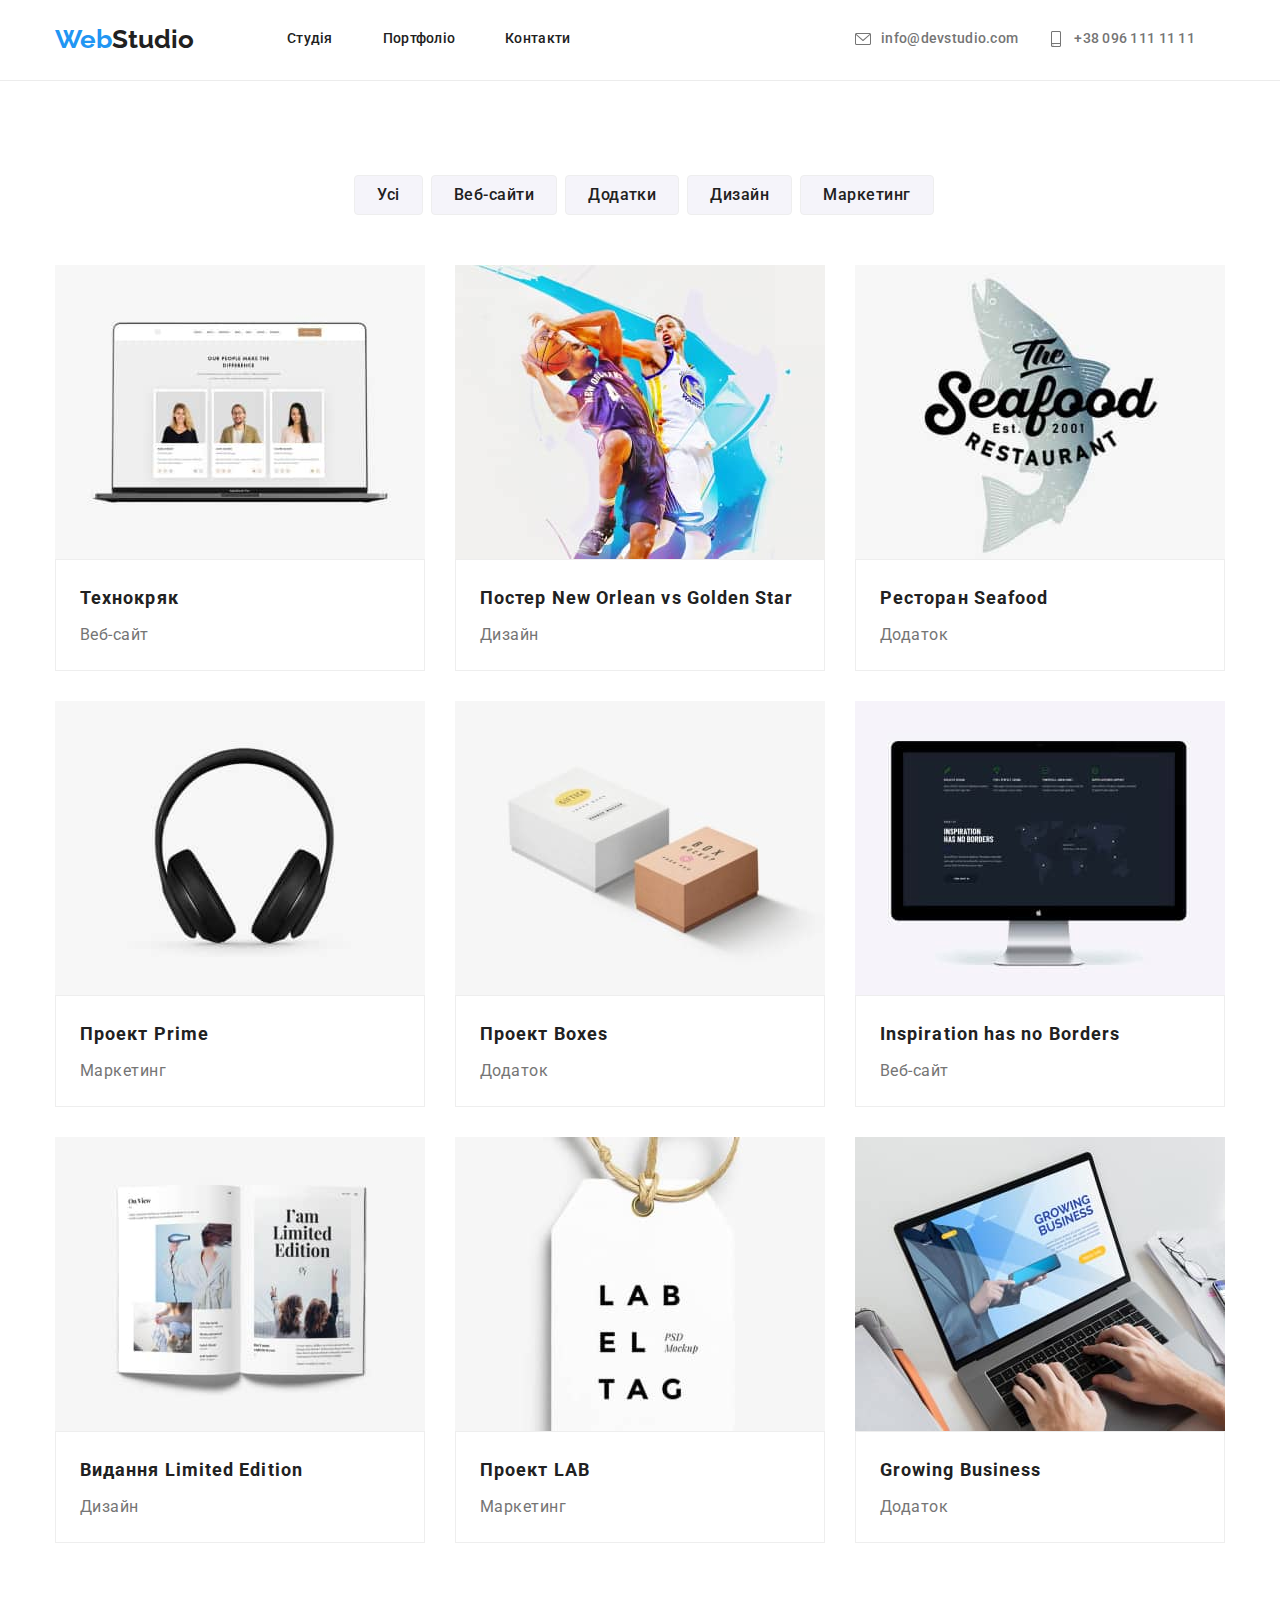
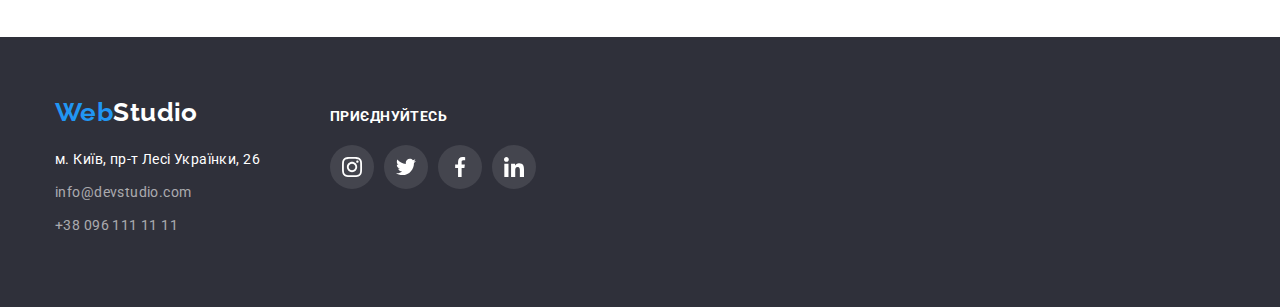
==== portfolio.html @ 7628cca7 "start" ====
<!DOCTYPE html>
<html lang="uk">

<head>
    <meta charset="UTF-8">
    <meta http-equiv="X-UA-Compatible" content="IE=edge">
    <meta name="viewport" content="width=device-width, initial-scale=1.0">
    <link rel="preconnect" href="https://fonts.googleapis.com">
    <link rel="preconnect" href="https://fonts.gstatic.com" crossorigin>
    <link
        href="https://fonts.googleapis.com/css2?family=Raleway:wght@700&family=Roboto:wght@400;500;700;900&display=swap"
        rel="stylesheet">
    <!-- Спочатку нормалізатор -->
    <link rel="stylesheet"
        href="https://cdnjs.cloudflare.com/ajax/libs/modern-normalize/1.0.0/modern-normalize.min.css">
    <!-- В нормалізаторі modern-normalize за замовчуванням заданий глобальний border-box  в своїх стилях його можна не
        вказувати. -->
    <!-- Потім мої стилі -->
    <link rel="stylesheet" href="./css/styles.css" />
    <title>WebStudio</title>
</head>

<body>
    <!-------------------------------------- Header ------------------->
    <header class="header">
        <div class="container">
            <div class="container-header">
                <nav class="nav-sait">
                    <a class="logo link" href="./index.html" lang="en"><span class="logo-accent">Web</span>Studio</a>
                    <ul class="nav list">
                        <li><a class="nav-link" href="./index.html">Студія</a> </li>
                        <li><a class="nav-link" href="./portfolio.html">Портфоліо</a> </li>
                        <li><a class="nav-link" href="#">Контакти</a> </li>
                    </ul>
                </nav>
                <div class="header-conect">
                    <ul class="conect list">
                        <li class="conect-item">
                            <a class="conect link" href="mailto:info@devstudio.com">
                                <svg class="conect-icon" width="16" height="16">
                                    <use href="./images/symbol-defs.svg#icon-envelope"></use>
                                </svg>info@devstudio.com</a>
                        </li>
                        <li class="conect-item">
                            <a class="conect link" href="tel:+380961111111">
                                <svg class="conect-icon" width="16" height="16">
                                    <use href="./images/symbol-defs.svg#icon-smartphone"></use>
                                </svg>+38 096 111 11 11</a>
                        </li>
                    </ul>
                    </divss=>
                </div>
            </div>
    </header>


    </div>
    <main>
        <!------------------------- список кнопок-------------->
        <section class="section">
            <div class="container">
                <div class="btn-container">
                    <ul class="list">
                        <li class="btn-item"> <button class="button button-potfolio" type="button">Усі</button></li>
                        <li class="btn-item"> <button class="button button-potfolio" type="button">Веб-сайти</button>
                        </li>
                        <li class="btn-item"> <button class="button button-potfolio" type="button">Додатки</button></li>
                        <li class="btn-item"> <button class="button button-potfolio" type="button">Дизайн</button></li>
                        <li class="btn-item"> <button class="button button-potfolio" type="button">Маркетинг</button>
                        </li>
                    </ul>
                </div>

                <!-------------------------наші роботи products------------------->
                <ul class="list products-card ">
                    <li class="products-card-item">
                        <img clas="product-img" src="./images/tehnocrack.jpg" alt="технокряк" width="370">
                        <div class="products-text">
                            <h3 class="products-title">Технокряк</h3>
                            <p class="products-item">Веб-сайт</p>
                        </div>
                    </li>
                    <li class="products-card-item">
                        <img clas="product-img" src="./images/neworlean.jpg" alt="ньюОрлеан" width="370">
                        <div class="products-text">
                            <h3 class="products-title">Постер New Orlean vs Golden Star</h3>
                            <p class="products-item">Дизайн</p>
                        </div>
                    </li>
                    <li class="products-card-item">
                        <img clas="product-img" src="./images/seafood.jpg" alt="ресторан" width="370">
                        <div class="products-text">
                            <h3 class="products-title"> Ресторан <span lang="en">Seafood</span></h3>
                            <p class="products-item">Додаток</p>
                        </div>
                    </li>
                    <li class="products-card-item">
                        <img clas="product-img" src="./images/prime.jpg" alt="прайм" width="370">
                        <div class="products-text">
                            <h3 class="products-title">Проект <span lang="en">Prime</span></h3>
                            <p class="products-item">Маркетинг</p>
                        </div>
                    </li>
                    <li class="products-card-item">
                        <img clas="product-img" src="./images/boxes.jpg" alt="боксес" width="370">
                        <div class="products-text">
                            <h3 class="products-title">Проект <span lang="en">Boxes</span></h3>
                            <p class="products-item">Додаток</p>
                        </div>
                    </li>
                    <li class="products-card-item">
                        <img clas="product-img" src="./images/inspiration.jpg" alt="натхнення" width="370">
                        <div class="products-text">
                            <h3 class="products-title"> Inspiration has no Borders</h3>
                            <p class="products-item">Веб-сайт</p>
                        </div>
                    </li>
                    <li class="products-card-item">
                        <img clas="product-img" src="./images/limited.jpg" alt="видання" width="370">
                        <div class="products-text">
                            <h3 class="products-title">Видання <span lang="en">Limited Edition</span></h3>
                            <p class="products-item">Дизайн</p>
                        </div>
                    </li>
                    <li class="products-card-item">
                        <img clas="product-img" src="./images/lab.jpg" alt="лаб" width="370">
                        <div class="products-text">
                            <h3 class="products-title">Проект <span lang="en">LAB</span></h3>
                            <p class="products-item">Маркетинг</p>
                        </div>
                    </li>
                    <li class="products-card-item">
                        <img clas="product-img" src="./images/business.jpg" alt="бизнес" width="370">
                        <div class="products-text">
                            <h3 class="products-title"> <span lang="en">Growing Business</span></h3>
                            <p class="products-item">Додаток</p>
                        </div>
                    </li>
                </ul>
            </div>
        </section>
    </main>
    <!----------------- footer ----------------->
<footer class="footer">
    <div class="container container-foot">
        <div class="foot">
            <a class="link footer-logo" href="./index.html" lang="en"><span class="logo-accent">Web</span>Studio</a>
            <address class="container-address">
                <a class="link address-link" href="https://goo.gl/maps/qexC5noHdbvhc4Kc7" target="_blank"
                    rel="noopener noreferrer">м. Київ, пр-т Лесі Українки, 26</a>
            </address>

            <ul class="foot-contacts list">
                <li>
                    <a class="foot-contacts link" href="mailto:info@devstudio.com">info@devstudio.com</a>
                </li>
                <li>
                    <a class="foot-contacts link" href="tel:+380961111111">+38 096 111 11 11</a>
                </li>
            </ul>
        </div>

        <div>
            <h3 class="add-title">приєднуйтесь</h3>
            <ul class="soc list">
                <li class="soc-item">
                    <a class="soc-link" href="#">
                        <svg class="soc-icon" with="20" height="20">
                            <use href="./images/symbol-defs.svg#icon-instagram"></use>
                        </svg>
                    </a>
                </li>
                <li class="soc-item">
                    <a class="soc-link" href="#">
                        <svg class="soc-icon" with="20" height="20">
                            <use href="./images/symbol-defs.svg#icon-twitter"></use>
                        </svg>
                    </a>
                </li>
                <li class="soc-item">
                    <a class="soc-link" href="#">
                        <svg class="soc-icon" with="20" height="20">
                            <use href="./images/symbol-defs.svg#icon-facebook"></use>
                        </svg>
                    </a>
                </li>
                <li class="soc-item">
                    <a class="soc-link" href="#">
                        <svg class="soc-icon" with="20" height="20">
                            <use href="./images/symbol-defs.svg#icon-linkedin"></use>
                        </svg>
                    </a>
                </li>
            </ul>
        </div>

    </div>
</footer>
</body>

</html>
---- css/styles.css ----
/* outline: 5px solid black; */
/* background-color:blueviolet; */

:root {
    /* колір текста основного #757575*/
    /* колір текста для заголовок #212121 */
    --primary-text-color: #757575;
    --secondary-text-color: #212121;
    /* акцентный колір фону #2196F3*/
    /* акцентный колір тексту #FFFFFF*/
    --acсent-backgroud: #2196F3;
    --accent-text: #FFFFFF;

    /* колір фона основний  #FFFFFF */
    /* колір фона для Hero та footer #2F303A*/
    --background-color: #F5F4FA;
    --primary-background-color: #FFFFFF;
    --secondary-background-color: #2F303A;
}

/* font-weight: 400; */
/* font-style: normal за замовчуванням є у браузера   */
body {
    font-family: 'Roboto', sans-serif;
    font-size: 14px;
    background-color: var(--primary-background-color);
    color: var(--primary-text-color);
}

.link {
    display: flex;
    text-decoration: none;
}

.list {
    display: flex;
    list-style: none;
}

.button {
    font-family: 'Roboto', sans-serif;
    cursor: pointer;
    text-align: center;
}

/*--- заховати заголовок--- */
.visually-hidden {
    position: absolute;
    white-space: nowrap;
    width: 1px;
    height: 1px;
    overflow: hidden;
    border: 0;
    padding: 0;
    clip: rect(0 0 0 0);
    clip-path: inset(50%);
    margin: -1px;
}

p,
h1,
h2,
h3,
h4,
h5,
h6 {
    margin: 0;
}

ol,
ul {
    margin: 0;
    padding-left: 0;
    list-style: none;
}

a {
    color: currentColor;
    text-decoration: none;
}

img {
    display: block;
    max-width: 100%;
    height: auto;
}

.container {
    /* width: 1170 + 2*15px= 1200; */
    width: 1200px;
    padding-left: 15px;
    padding-right: 15px;
    margin: 0 auto;
}

.section {
    padding-top: 94px;
    padding-bottom: 94px;
}

.current {
    /* --acсent-backgroud: #2196F3; синий */
    color: var(--acсent-backgroud);
}

/* ------------------заголовок с навигацией------------- */
.header {
    padding-top: 24px;
    padding-bottom: 25px;
    border-bottom: 1px solid #ECECEC;
}

/* короб для лого та кроба с навигацией та контактами */
.container-header {
    display: flex;
    align-items: center;
}

/* короб для кнопок с навигацией по сайту  */
.nav-sait {
    display: flex;
    align-items: center;

}

/* короб для телеф та емайла */
.header-conect {
    margin-left: auto;

}


/* =================================================== */
.logo {
    font-family: 'Raleway';
    font-weight: 700;
    font-size: 26px;
    line-height: 1.19;
    color: var(--secondary-text-color);
}

.logo-accent {
    color: var(--acсent-backgroud);
}

.logo.link {
    margin-right: 93px;
}

/* ==================================================== */

/*  элементы навигации по сайту /сайт портфолыо контакты */
.nav {
    gap: 50px;
    font-weight: 500;
    line-height: 1.14;
    color: #212121;
    letter-spacing: 0.02em;
}

.nav-link:hover,
.nav-link:focus {
    color: var(--acсent-backgroud);
}

/* ========== текст номера телефона и емайла====== */
.conect {
    justify-content: baseline;
    font-weight: 500;
    line-height: 1.14;
    letter-spacing: 0.02em;
    color: #757575;
    fill: currentColor;
}

.conect-item {
    margin-right: 30px;
}

.conect-icon {
    margin-right: 10px;
}

.conect-icon:hover,
.conect-icon:focus {
    fill: var(--acсent-backgroud);
}

.conect:hover,
.conect:focus {
    color: var(--acсent-backgroud);
}



/* ----------------------------Hero-------------------- */
.hero {
    max-width: 1600px;
    margin: 0 auto;
    padding: 200px 0px;
    background: var(--secondary-background-color);
    text-align: center;
    background-image: linear-gradient(rgba(47, 48, 58, 0.4), rgba(47, 48, 58, 0.4)), url(../images/hero.jpg);
    background-repeat: no-repeat;
    background-position: center;
    background-size: cover;
}

.hero-title {
    width: 696px;
    font-weight: 900;
    font-size: 44px;
    line-height: calc(60/44);
    color: var(--primary-background-color);
    text-transform: uppercase;
    letter-spacing: 0.06em;
    margin: 0 auto;
    margin-bottom: 30px;


}

.hero-button {
    width: 216px;
    font-weight: 700;
    line-height: 1.87;
    color: var(--accent-text);
    background: var(--acсent-backgroud);
    border-radius: 4px;
    border-color: var(--acсent-backgroud);
    letter-spacing: 0.06em;
    align-items: center;
    padding: 10px 32px;
}

/* -----------------------benefits------------------- */

.benefits {
    gap: 30px;
}

.benefits-item {
    width: 270px;
}

.benefits-item::before {
    display: block;
    content: "";
    height: 120px;
    margin-bottom: 30px;
    background-repeat: no-repeat;
    background-position: center;
    background-color: var(--background-color);
    border-radius: 4px;

}

.icon-detail::before {
    background-image: url(../images/icon/antenna.svg);
}

.icon-punctuality::before {
    background-image: url(../images/icon/clock.svg);
}

.icon-time::before {
    background-image: url(../images/icon/diagram.svg);
}

.icon-tech::before {
    background-image: url(../images/icon/astronaut.svg);
}

/*----- заголовок h3---- */
.benefits-title {
    font-weight: 700;
    font-size: 14px;
    line-height: 1.14;
    color: var(--secondary-text-color);
    letter-spacing: 0.03em;
    text-transform: uppercase;
    margin-bottom: 10px;
}

.benefits-text {
    font-size: 14px;
    line-height: 1.71;
    letter-spacing: 0.03em;
}

/* -------заголовок h2 для about team client---------------- */
.about-title,
.team-title,
.client-title {
    font-weight: 700;
    font-size: 36px;
    line-height: 1.16;
    color: var(--secondary-text-color);
    letter-spacing: 0.03em;
    text-align: center;
    margin-bottom: 50px;
}

/* ---------------------- about --------------------- */
.section.about {
    padding-top: 0px;
}

.about {
    gap: 30px;
}

/* ----------------------------team------------------ */
.team {
    gap: 30px;
    background-color: var(--background-color);
}

.card-item {
    max-width: 270px;
    gap: 30px;
    background: var(--primary-background-color);
    box-shadow: 0px 1px 3px rgba(0, 0, 0, 0.12), 0px 1px 1px rgba(0, 0, 0, 0.14), 0px 2px 1px rgba(0, 0, 0, 0.2);
    border-radius: 0px 0px 4px 4px;
}

.card {
    padding-top: 30px;
    padding-bottom: 30px;
}

.team-user-name {
    font-weight: 500;
    font-size: 16px;
    line-height: 1.19;
    color: var(--secondary-text-color);
    letter-spacing: 0.03em;
    text-align: center;
    margin-bottom: 10px;
}

.team-user {
    font-size: 16px;
    line-height: 1.19;
    letter-spacing: 0.03em;
    text-align: center;
    margin-bottom: 16px;
}

/* список іконок для соц сетей  */
.soc {
    display: flex;
    justify-content: center;
    align-items: baseline;
    gap: 10px;
}

.soc-link {
    fill: currentColor;
    /* передаем колір через fill от
    item  до  link */
}

.team-soc-item {
    color: #AFB1B8;
}

.team-soc-link,
.soc-link {
    width: 44px;
    height: 44px;
    border-radius: 50%;
    display: flex;
    align-items: center;
    justify-content: center;
    fill: currentColor;
    /* передаем колір через fill от
    .team-soc-item  до  team-soc-link */
    background-color: var(--primary-background-color);

}

.team-soc-link:hover,
.team-soc-link:focus {
    /* на білом підсв синім   */
    background-color: var(--acсent-backgroud);
    color: var(--accent-text);
}


/* ---------------------- Постійні кліенти client --> */

.client.list {
    justify-content: space-between;
    text-align: center;
}


.client-link {
    width: 170px;
    height: 92px;
    display: flex;
    justify-content: center;
    align-items: center;
    border: 1px solid #AFB1B8;
    border-radius: 4px;
    color: #AFB1B8;
}

.client-icon {
    fill: currentColor;
}

.client-link:hover,
.client-link:focus {
    border-color: var(--acсent-backgroud);
    color: var(--acсent-backgroud);
}


/* --------------------------footer------- */
.footer {
    max-width: 1600px;
    margin: 0 auto;
    padding-top: 60px;
    padding-bottom: 60px;
    background: var(--secondary-background-color);
    line-height: 1.71;
    letter-spacing: 0.03em;
}

.container-foot {
    display: flex;
    align-items: baseline;
}

.foot {
    display: block;
    margin-right: 70px;
}

.footer-logo {
    font-family: 'Raleway';
    font-style: normal;
    font-weight: 700;
    font-size: 26px;
    line-height: 1.19;
    width: 145px;
    margin-bottom: 20px;
    color: var(--accent-text);
}

.container-address {
    display: block;
    margin-bottom: 9px;
}

.address-link {
    font-style: normal;
    line-height: 1.71;
    letter-spacing: 0.03em;
    color: var(--accent-text);
}

.foot-contacts {
    display: block;
    margin-bottom: 9px;
    color: rgba(255, 255, 255, 0.6);
}


.add-title {
    font-weight: 700;
    font-size: 14px;
    line-height: 1.14;
    color: var(--accent-text);
    letter-spacing: 0.03em;
    text-transform: uppercase;
    margin-bottom: 20px;
}


.soc-item {
    color: #FFFFFF;
}

.soc-link {
    width: 44px;
    height: 44px;
    border-radius: 50%;
    display: flex;
    align-items: center;
    justify-content: center;
    fill: currentColor;
    /* передаем колір через fill от
    item  до  link */
    background-color: rgba(255, 255, 255, 0.1);
}

.soc-link:hover,
.soc-link:focus {
    /* на білом підсв синім   */
    background-color: var(--acсent-backgroud);
    color: var(--accent-text);
}


/* ----------------------------portfolio--------------- */
.btn-container {
    display: flex;
    justify-content: center;
    margin-bottom: 50px;
}

.button-potfolio {
    font-weight: 500;
    font-size: 16px;
    line-height: 1.625;
    color: var(--secondary-text-color);
    letter-spacing: 0.03em;
    padding: 6px 22px;
    background-color: var(--background-color);
    border-radius: 4px;
    border: 1px solid #EEEEEE;
}

.btn-item {
    margin-left: 8px;
}

.button-potfolio:hover,
.button-potfolio:focus {
    color: var(--accent-text);
    background: var(--acсent-backgroud)
}

.products-card {
    display: flex;
    flex-wrap: wrap;
    gap: 30px;
    background: var(--primary-background-color);
    /* flex-basis: calc((100% - 30px) / 3); */
}

.products-card-item:hover,
.products-card-item:focus {
    box-shadow: 0px 1px 1px rgba(0, 0, 0, 0.12), 0px 4px 4px rgba(0, 0, 0, 0.06), 1px 4px 6px rgba(0, 0, 0, 0.16);
}

.products-text {
    padding: 20px 24px;
    border: 1px solid #EEEEEE;
}

.products-title {
    font-weight: 700;
    font-size: 18px;
    line-height: 2;
    color: var(--secondary-text-color);
    letter-spacing: 0.06em;
    margin-bottom: 4px;
}

.products-item {
    font-size: 16px;
    line-height: 1.875;
    letter-spacing: 0.03em;
}
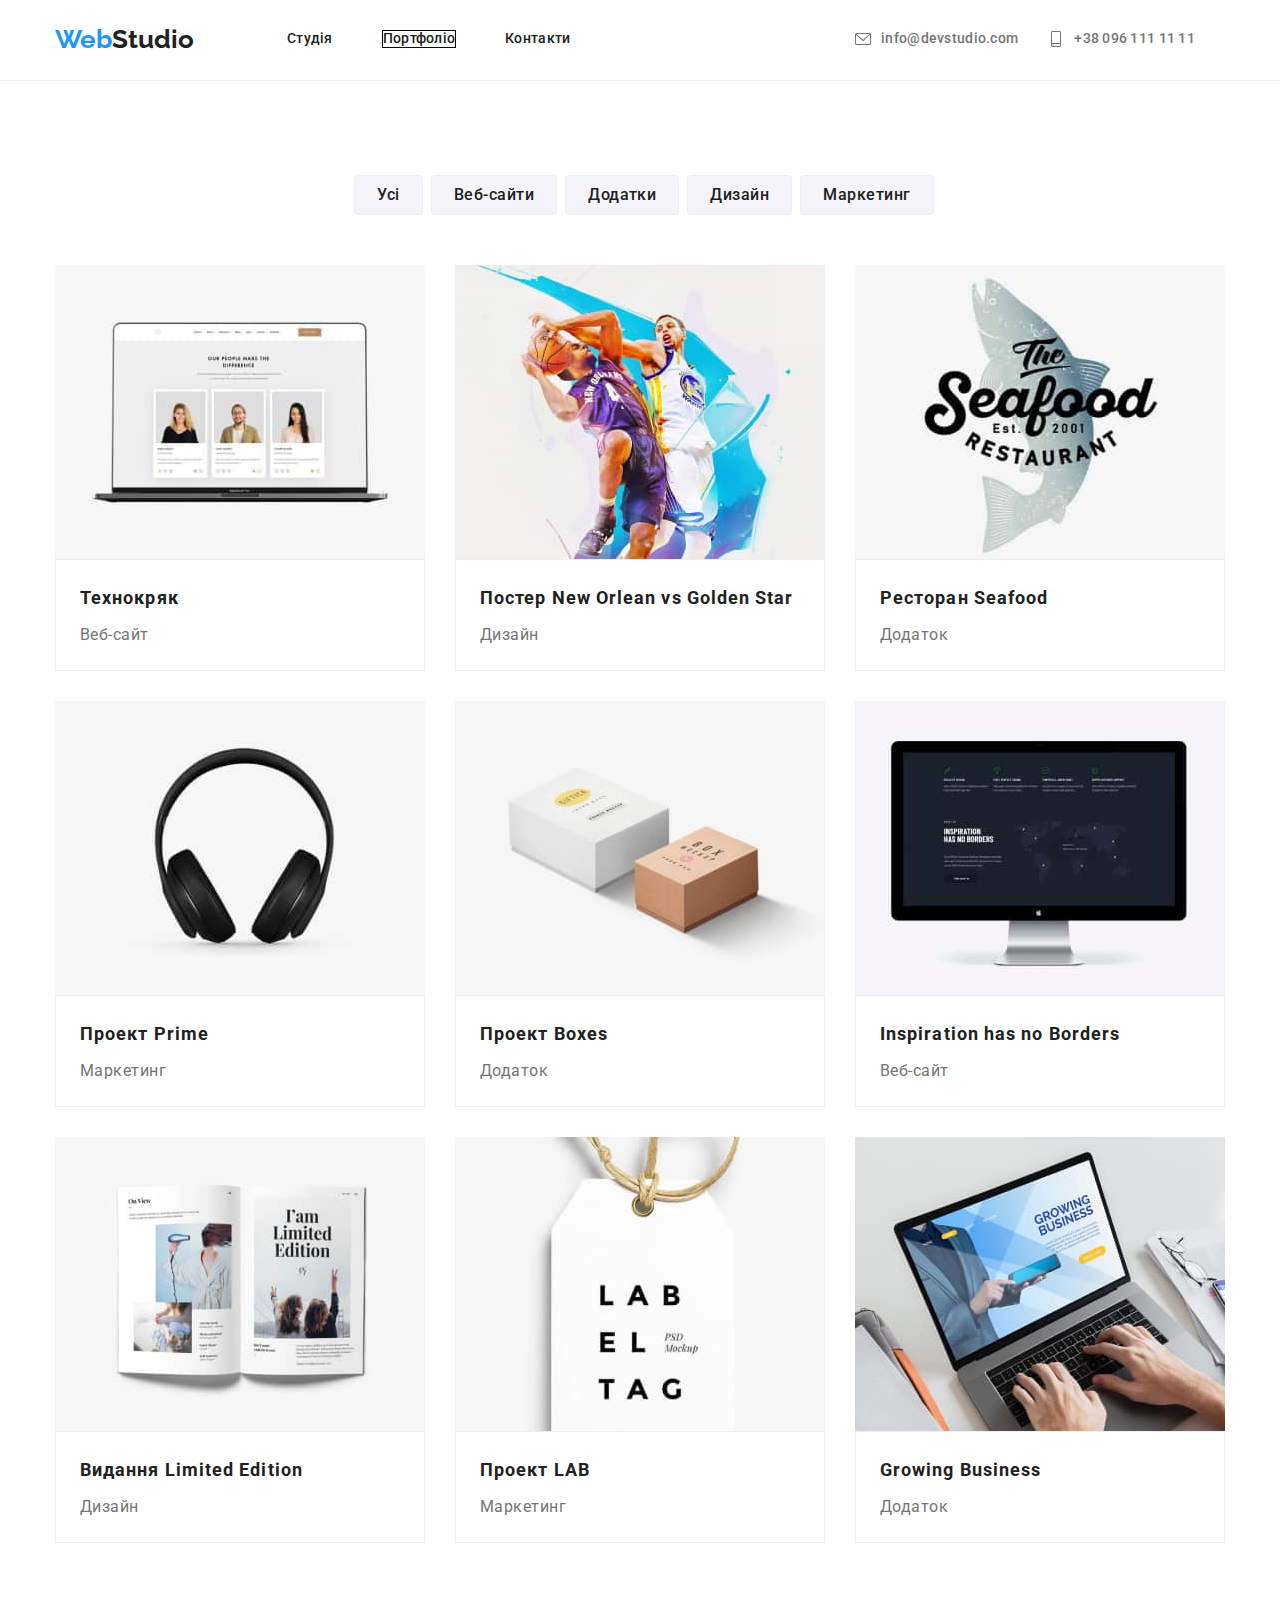
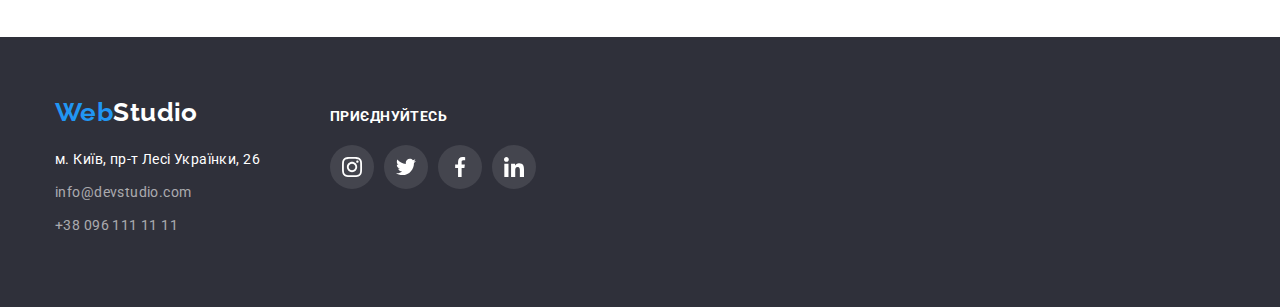
==== commit 3eef65a3: "add com1" ====
--- a/portfolio.html
+++ b/portfolio.html
@@ -29,10 +29,11 @@
                     <a class="logo link" href="./index.html" lang="en"><span class="logo-accent">Web</span>Studio</a>
                     <ul class="nav list">
                         <li><a class="nav-link" href="./index.html">Студія</a> </li>
-                        <li><a class="nav-link" href="./portfolio.html">Портфоліо</a> </li>
+                        <li class="nav-item"><a class="nav-link" href="./portfolio.html">Портфоліо</a> </li>
                         <li><a class="nav-link" href="#">Контакти</a> </li>
                     </ul>
                 </nav>
+
                 <div class="header-conect">
                     <ul class="conect list">
                         <li class="conect-item">
@@ -48,7 +49,7 @@
                                 </svg>+38 096 111 11 11</a>
                         </li>
                     </ul>
-                    </divss=>
+                    </div>
                 </div>
             </div>
     </header>
@@ -62,78 +63,150 @@
                 <div class="btn-container">
                     <ul class="list">
                         <li class="btn-item"> <button class="button button-potfolio" type="button">Усі</button></li>
-                        <li class="btn-item"> <button class="button button-potfolio" type="button">Веб-сайти</button>
-                        </li>
+                        <li class="btn-item"> <button class="button button-potfolio" type="button">Веб-сайти</button></li>
                         <li class="btn-item"> <button class="button button-potfolio" type="button">Додатки</button></li>
                         <li class="btn-item"> <button class="button button-potfolio" type="button">Дизайн</button></li>
-                        <li class="btn-item"> <button class="button button-potfolio" type="button">Маркетинг</button>
-                        </li>
+                        <li class="btn-item"> <button class="button button-potfolio" type="button">Маркетинг</button></li>
                     </ul>
                 </div>
 
                 <!-------------------------наші роботи products------------------->
-                <ul class="list products-card ">
-                    <li class="products-card-item">
+                <ul class="list products-card">
+                    <li class="products-card-item">
+                        <div class="product-overflow"> 
                         <img clas="product-img" src="./images/tehnocrack.jpg" alt="технокряк" width="370">
+                        <div class="products-actions">
+                            <p> Ресурс пропонує комплексні пропозиції з різним рівнем функціоналу та сервісів. Все це
+                                дозволить відвідувачу отримати
+                                вичерпні відомості про компанію чи приватну особу.
+                            </p>
+                        </div>
+                        </div>
                         <div class="products-text">
                             <h3 class="products-title">Технокряк</h3>
-                            <p class="products-item">Веб-сайт</p>
-                        </div>
-                    </li>
-                    <li class="products-card-item">
+                            <p class="products-type">Веб-сайт</p>
+                        </div>
+
+                    </li>
+                    <li class="products-card-item">
+                        <div class="product-overflow">
                         <img clas="product-img" src="./images/neworlean.jpg" alt="ньюОрлеан" width="370">
+                        <div class="products-actions">
+                            <p> Ресурс пропонує комплексні пропозиції з різним рівнем функціоналу та сервісів. Все це
+                                дозволить відвідувачу отримати
+                                вичерпні відомості про компанію чи приватну особу.
+                            </p>
+                        </div>
+                        </div>
                         <div class="products-text">
                             <h3 class="products-title">Постер New Orlean vs Golden Star</h3>
-                            <p class="products-item">Дизайн</p>
-                        </div>
-                    </li>
-                    <li class="products-card-item">
+                            <p class="products-type">Дизайн</p>
+                        </div>
+                    </li>
+
+                    <li class="products-card-item">
+                        <div class="product-overflow">
                         <img clas="product-img" src="./images/seafood.jpg" alt="ресторан" width="370">
+                        <div class="products-actions">
+                            <p> Ресурс пропонує комплексні пропозиції з різним рівнем функціоналу та сервісів. Все це
+                                дозволить відвідувачу отримати
+                                вичерпні відомості про компанію чи приватну особу.
+                            </p>
+                            </div>
+                        </div>
                         <div class="products-text">
                             <h3 class="products-title"> Ресторан <span lang="en">Seafood</span></h3>
-                            <p class="products-item">Додаток</p>
-                        </div>
-                    </li>
-                    <li class="products-card-item">
+                            <p class="products-type">Додаток</p>
+                        </div>
+                    </li>
+                    <li class="products-card-item">
+                        <div class="product-overflow">
                         <img clas="product-img" src="./images/prime.jpg" alt="прайм" width="370">
+                        <div class="products-actions">
+                            <p> Ресурс пропонує комплексні пропозиції з різним рівнем функціоналу та сервісів. Все це
+                                дозволить відвідувачу отримати
+                                вичерпні відомості про компанію чи приватну особу.
+                            </p>
+                            </div>
+                        </div>
                         <div class="products-text">
                             <h3 class="products-title">Проект <span lang="en">Prime</span></h3>
-                            <p class="products-item">Маркетинг</p>
-                        </div>
-                    </li>
-                    <li class="products-card-item">
+                            <p class="products-type">Маркетинг</p>
+                        </div>
+                    </li>
+                    <li class="products-card-item">
+                        <div class="product-overflow">
                         <img clas="product-img" src="./images/boxes.jpg" alt="боксес" width="370">
+                        <div class="products-actions">
+                            <p> Ресурс пропонує комплексні пропозиції з різним рівнем функціоналу та сервісів. Все це
+                                дозволить відвідувачу отримати
+                                вичерпні відомості про компанію чи приватну особу.
+                            </p>
+                            </div>
+                        </div>
                         <div class="products-text">
                             <h3 class="products-title">Проект <span lang="en">Boxes</span></h3>
-                            <p class="products-item">Додаток</p>
-                        </div>
-                    </li>
-                    <li class="products-card-item">
+                            <p class="products-type">Додаток</p>
+                        </div>
+                    </li>
+                    <li class="products-card-item">
+                        <div class="product-overflow">
                         <img clas="product-img" src="./images/inspiration.jpg" alt="натхнення" width="370">
+                        <div class="products-actions">
+                            <p> Ресурс пропонує комплексні пропозиції з різним рівнем функціоналу та сервісів. Все це
+                                дозволить відвідувачу отримати
+                                вичерпні відомості про компанію чи приватну особу.
+                            </p>
+                            </div>
+                        </div>
                         <div class="products-text">
                             <h3 class="products-title"> Inspiration has no Borders</h3>
-                            <p class="products-item">Веб-сайт</p>
-                        </div>
-                    </li>
-                    <li class="products-card-item">
+                            <p class="products-type">Веб-сайт</p>
+                        </div>
+                    </li>
+                    <li class="products-card-item">
+                        <div class="product-overflow">
                         <img clas="product-img" src="./images/limited.jpg" alt="видання" width="370">
+                        <div class="products-actions">
+                            <p> Ресурс пропонує комплексні пропозиції з різним рівнем функціоналу та сервісів. Все це
+                                дозволить відвідувачу отримати
+                                вичерпні відомості про компанію чи приватну особу.
+                            </p>
+                            </div>
+                        </div>
                         <div class="products-text">
                             <h3 class="products-title">Видання <span lang="en">Limited Edition</span></h3>
-                            <p class="products-item">Дизайн</p>
-                        </div>
-                    </li>
-                    <li class="products-card-item">
+                            <p class="products-type">Дизайн</p>
+                        </div>
+                    </li>
+                    <li class="products-card-item">
+                        <div class="product-overflow">
                         <img clas="product-img" src="./images/lab.jpg" alt="лаб" width="370">
+                        <div class="products-actions">
+                            <p> Ресурс пропонує комплексні пропозиції з різним рівнем функціоналу та сервісів. Все це
+                                дозволить відвідувачу отримати
+                                вичерпні відомості про компанію чи приватну особу.
+                            </p>
+                            </div>
+                        </div>
                         <div class="products-text">
                             <h3 class="products-title">Проект <span lang="en">LAB</span></h3>
-                            <p class="products-item">Маркетинг</p>
-                        </div>
-                    </li>
-                    <li class="products-card-item">
+                            <p class="products-type">Маркетинг</p>
+                        </div>
+                    </li>
+                    <li class="products-card-item">
+                        <div class="product-overflow">
                         <img clas="product-img" src="./images/business.jpg" alt="бизнес" width="370">
+                        <div class="products-actions">
+                            <p> Ресурс пропонує комплексні пропозиції з різним рівнем функціоналу та сервісів. Все це
+                                дозволить відвідувачу отримати
+                                вичерпні відомості про компанію чи приватну особу.
+                            </p>
+                            </div>
+                        </div>
                         <div class="products-text">
                             <h3 class="products-title"> <span lang="en">Growing Business</span></h3>
-                            <p class="products-item">Додаток</p>
+                            <p class="products-type">Додаток</p>
                         </div>
                     </li>
                 </ul>
@@ -141,61 +214,61 @@
         </section>
     </main>
     <!----------------- footer ----------------->
-<footer class="footer">
-    <div class="container container-foot">
-        <div class="foot">
-            <a class="link footer-logo" href="./index.html" lang="en"><span class="logo-accent">Web</span>Studio</a>
-            <address class="container-address">
-                <a class="link address-link" href="https://goo.gl/maps/qexC5noHdbvhc4Kc7" target="_blank"
-                    rel="noopener noreferrer">м. Київ, пр-т Лесі Українки, 26</a>
-            </address>
-
-            <ul class="foot-contacts list">
-                <li>
-                    <a class="foot-contacts link" href="mailto:info@devstudio.com">info@devstudio.com</a>
-                </li>
-                <li>
-                    <a class="foot-contacts link" href="tel:+380961111111">+38 096 111 11 11</a>
-                </li>
-            </ul>
+    <footer class="footer">
+        <div class="container container-foot">
+            <div class="foot">
+                <a class="link footer-logo" href="./index.html" lang="en"><span class="logo-accent">Web</span>Studio</a>
+                <address class="container-address">
+                    <a class="link address-link" href="https://goo.gl/maps/qexC5noHdbvhc4Kc7" target="_blank"
+                        rel="noopener noreferrer">м. Київ, пр-т Лесі Українки, 26</a>
+                </address>
+
+                <ul class="foot-contacts list">
+                    <li>
+                        <a class="foot-contacts link" href="mailto:info@devstudio.com">info@devstudio.com</a>
+                    </li>
+                    <li>
+                        <a class="foot-contacts link" href="tel:+380961111111">+38 096 111 11 11</a>
+                    </li>
+                </ul>
+            </div>
+
+            <div>
+                <h3 class="add-title">приєднуйтесь</h3>
+                <ul class="soc list">
+                    <li class="soc-item">
+                        <a class="soc-link" href="#">
+                            <svg class="soc-icon" with="20" height="20">
+                                <use href="./images/symbol-defs.svg#icon-instagram"></use>
+                            </svg>
+                        </a>
+                    </li>
+                    <li class="soc-item">
+                        <a class="soc-link" href="#">
+                            <svg class="soc-icon" with="20" height="20">
+                                <use href="./images/symbol-defs.svg#icon-twitter"></use>
+                            </svg>
+                        </a>
+                    </li>
+                    <li class="soc-item">
+                        <a class="soc-link" href="#">
+                            <svg class="soc-icon" with="20" height="20">
+                                <use href="./images/symbol-defs.svg#icon-facebook"></use>
+                            </svg>
+                        </a>
+                    </li>
+                    <li class="soc-item">
+                        <a class="soc-link" href="#">
+                            <svg class="soc-icon" with="20" height="20">
+                                <use href="./images/symbol-defs.svg#icon-linkedin"></use>
+                            </svg>
+                        </a>
+                    </li>
+                </ul>
+            </div>
+
         </div>
-
-        <div>
-            <h3 class="add-title">приєднуйтесь</h3>
-            <ul class="soc list">
-                <li class="soc-item">
-                    <a class="soc-link" href="#">
-                        <svg class="soc-icon" with="20" height="20">
-                            <use href="./images/symbol-defs.svg#icon-instagram"></use>
-                        </svg>
-                    </a>
-                </li>
-                <li class="soc-item">
-                    <a class="soc-link" href="#">
-                        <svg class="soc-icon" with="20" height="20">
-                            <use href="./images/symbol-defs.svg#icon-twitter"></use>
-                        </svg>
-                    </a>
-                </li>
-                <li class="soc-item">
-                    <a class="soc-link" href="#">
-                        <svg class="soc-icon" with="20" height="20">
-                            <use href="./images/symbol-defs.svg#icon-facebook"></use>
-                        </svg>
-                    </a>
-                </li>
-                <li class="soc-item">
-                    <a class="soc-link" href="#">
-                        <svg class="soc-icon" with="20" height="20">
-                            <use href="./images/symbol-defs.svg#icon-linkedin"></use>
-                        </svg>
-                    </a>
-                </li>
-            </ul>
-        </div>
-
-    </div>
-</footer>
+    </footer>
 </body>
 
 </html>--- a/css/styles.css
+++ b/css/styles.css
@@ -1,7 +1,11 @@
 /* outline: 5px solid black; */
 /* background-color:blueviolet; */
 
+/* Для всіх ефектів ховер і фокуса (колір, фон, тінь) зроблені переходи. Час - 250ms,
+функція розподілу часу - cubic-bezier(0.4, 0, 0.2, 1) */
+
 :root {
+    --timing-function: 250ms cubic-bezier(0.4, 0, 0.2, 1);
     /* колір текста основного #757575*/
     /* колір текста для заголовок #212121 */
     --primary-text-color: #757575;
@@ -10,7 +14,6 @@
     /* акцентный колір тексту #FFFFFF*/
     --acсent-backgroud: #2196F3;
     --accent-text: #FFFFFF;
-
     /* колір фона основний  #FFFFFF */
     /* колір фона для Hero та footer #2F303A*/
     --background-color: #F5F4FA;
@@ -116,7 +119,7 @@
     align-items: center;
 }
 
-/* короб для кнопок с навигацией по сайту  */
+/* короб для ссылок с навигацией по сайту  */
 .nav-sait {
     display: flex;
     align-items: center;
@@ -149,7 +152,7 @@
 
 /* ==================================================== */
 
-/*  элементы навигации по сайту /сайт портфолыо контакты */
+/*  элементы навигации по сайту /сайт портфолио контакты */
 .nav {
     gap: 50px;
     font-weight: 500;
@@ -161,9 +164,23 @@
 .nav-link:hover,
 .nav-link:focus {
     color: var(--acсent-backgroud);
-}
-
-/* ========== текст номера телефона и емайла====== */
+    transition: var(--timing-function);
+}
+
+
+.nav-item {
+    outline: 1px solid black;
+}
+
+.nav-item::after {
+    display:block;
+    width: 48px;
+    height: 4px;
+    background: #2196F3;
+    border-radius: 2px;
+}
+
+/* ========== номера телефона и емайла====== */
 .conect {
     justify-content: baseline;
     font-weight: 500;
@@ -181,14 +198,10 @@
     margin-right: 10px;
 }
 
-.conect-icon:hover,
-.conect-icon:focus {
-    fill: var(--acсent-backgroud);
-}
-
 .conect:hover,
 .conect:focus {
     color: var(--acсent-backgroud);
+    transition: var(--timing-function);
 }
 
 
@@ -233,6 +246,38 @@
     padding: 10px 32px;
 }
 
+/* ----------------модальне вікно---- */
+
+.backdrop {
+    position:fixed;
+    top: 0px;
+    left: 0px;
+    width: 100%;
+    height: 100%;
+    background: rgba(0, 0, 0, 0.2);
+}
+
+.backdrop.is-hidden {
+    opacity: 0;
+    pointer-events: none;
+}
+
+.modal {
+    position: absolute;
+    top: 50%;
+    left: 50%;
+    transform: translate(-50%, -50%);
+    min-width: 528px;
+    min-height: 581px;
+    background: #FFFFFF;
+    box-shadow: 0px 1px 3px rgba(0, 0, 0, 0.12), 0px 1px 1px rgba(0, 0, 0, 0.14), 0px 2px 1px rgba(0, 0, 0, 0.2);
+    border-radius: 4px;
+    padding: 8px;
+    text-align: right;
+
+
+}
+
 /* -----------------------benefits------------------- */
 
 .benefits {
@@ -306,8 +351,33 @@
     padding-top: 0px;
 }
 
-.about {
+.about.list {
     gap: 30px;
+}
+
+.about-item {
+    position: relative;
+}
+
+.about-box {
+    position: absolute;
+    left: 0;
+    bottom: 0;
+    width: 100%;
+    height: 70px;
+    background: rgba(47, 48, 58, 0.8);
+    text-align: center;
+    padding: 27px;
+}
+
+.about-text {
+    font-weight: 700;
+    font-size: 14px;
+    line-height: 1.14;
+    letter-spacing: 0.03em;
+    text-transform: uppercase;
+    color: var(--accent-text);
+
 }
 
 /* ----------------------------team------------------ */
@@ -385,6 +455,7 @@
     /* на білом підсв синім   */
     background-color: var(--acсent-backgroud);
     color: var(--accent-text);
+    transition: var(--timing-function);
 }
 
 
@@ -415,12 +486,13 @@
 .client-link:focus {
     border-color: var(--acсent-backgroud);
     color: var(--acсent-backgroud);
+    transition: var(--timing-function);
 }
 
 
 /* --------------------------footer------- */
 .footer {
-    max-width: 1600px;
+
     margin: 0 auto;
     padding-top: 60px;
     padding-bottom: 60px;
@@ -502,6 +574,7 @@
     /* на білом підсв синім   */
     background-color: var(--acсent-backgroud);
     color: var(--accent-text);
+    transition: var(--timing-function);
 }
 
 
@@ -531,7 +604,8 @@
 .button-potfolio:hover,
 .button-potfolio:focus {
     color: var(--accent-text);
-    background: var(--acсent-backgroud)
+    background: var(--acсent-backgroud);
+    transition: var(--timing-function);
 }
 
 .products-card {
@@ -545,6 +619,7 @@
 .products-card-item:hover,
 .products-card-item:focus {
     box-shadow: 0px 1px 1px rgba(0, 0, 0, 0.12), 0px 4px 4px rgba(0, 0, 0, 0.06), 1px 4px 6px rgba(0, 0, 0, 0.16);
+    transition: var(--timing-function);
 }
 
 .products-text {
@@ -561,8 +636,37 @@
     margin-bottom: 4px;
 }
 
-.products-item {
+.products-type {
     font-size: 16px;
     line-height: 1.875;
     letter-spacing: 0.03em;
+
+}
+
+.product-overflow {
+    position: relative;
+    left: 0px;
+    overflow: hidden;
+}
+
+.products-actions {
+    position: absolute;
+    top: 0;
+    left: 0;
+    font-weight: 400;
+    font-size: 18px;
+    line-height: 1.56;
+    letter-spacing: 0.03em;
+    color: var(--accent-text);
+    padding: 63px 23px;
+    background: rgba(33, 150, 243, 0.9);
+    opacity: 0;
+    transform: translateY(100%);
+    transition: transform 250ms cubic-bezier(0.4, 0, 0.2, 1);
+}
+
+.products-card-item:hover .products-actions {
+    opacity: 1;
+    transform: translateY(0%);
+
 }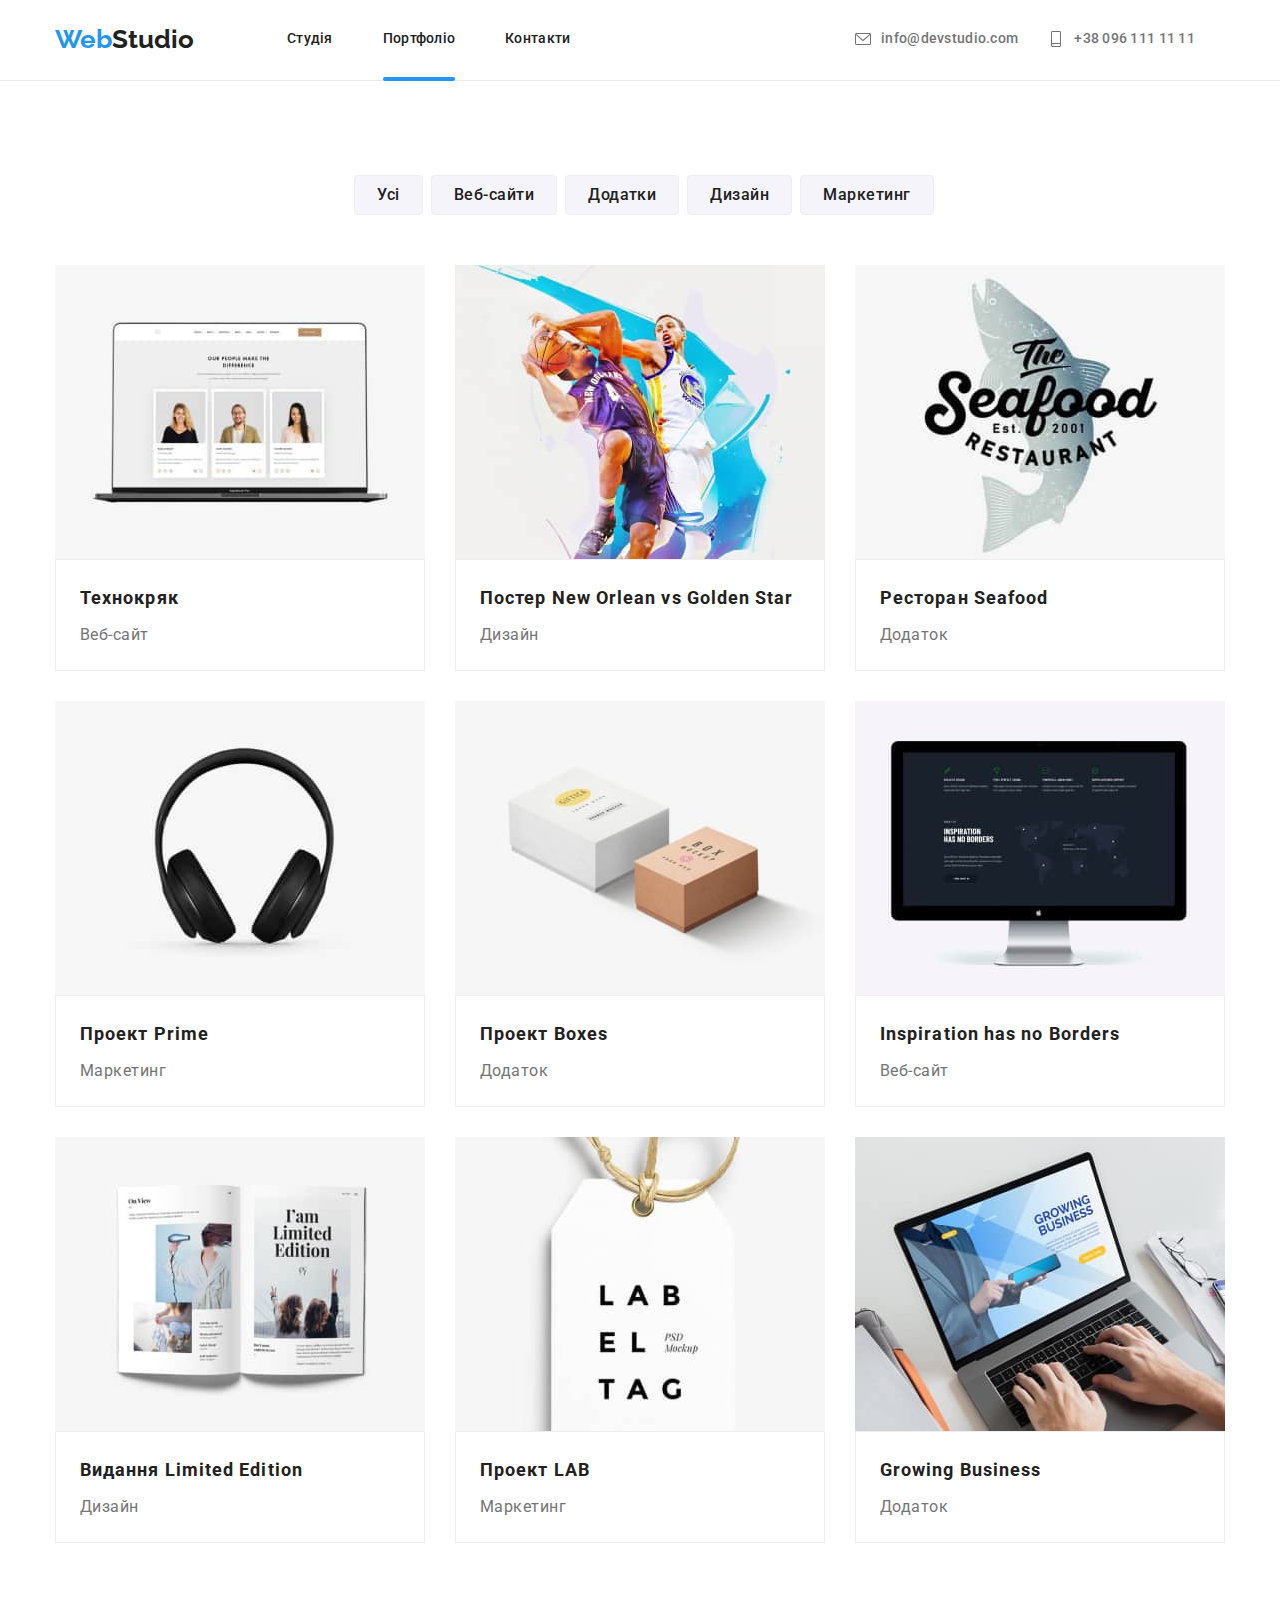
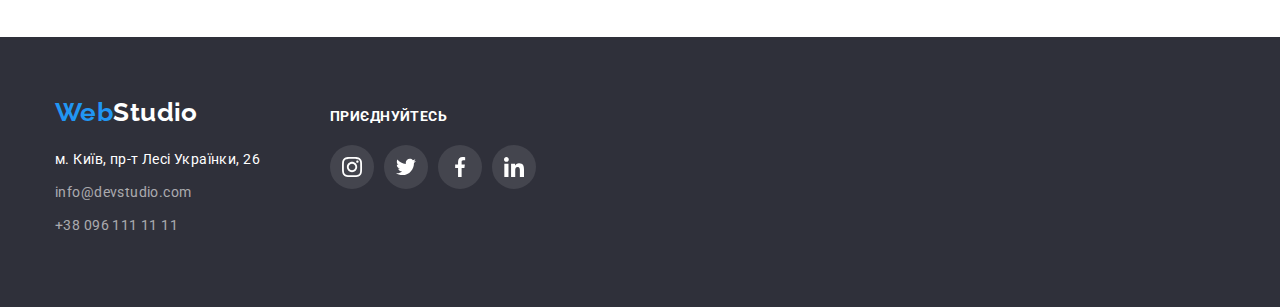
==== commit bc3dd3e6: "add corr" ====
--- a/portfolio.html
+++ b/portfolio.html
@@ -49,9 +49,9 @@
                                 </svg>+38 096 111 11 11</a>
                         </li>
                     </ul>
-                    </div>
                 </div>
             </div>
+        </div>
     </header>
 
 
@@ -63,56 +63,53 @@
                 <div class="btn-container">
                     <ul class="list">
                         <li class="btn-item"> <button class="button button-potfolio" type="button">Усі</button></li>
-                        <li class="btn-item"> <button class="button button-potfolio" type="button">Веб-сайти</button></li>
+                        <li class="btn-item"> <button class="button button-potfolio" type="button">Веб-сайти</button>
+                        </li>
                         <li class="btn-item"> <button class="button button-potfolio" type="button">Додатки</button></li>
                         <li class="btn-item"> <button class="button button-potfolio" type="button">Дизайн</button></li>
-                        <li class="btn-item"> <button class="button button-potfolio" type="button">Маркетинг</button></li>
+                        <li class="btn-item"> <button class="button button-potfolio" type="button">Маркетинг</button>
+                        </li>
                     </ul>
                 </div>
-
                 <!-------------------------наші роботи products------------------->
                 <ul class="list products-card">
                     <li class="products-card-item">
-                        <div class="product-overflow"> 
-                        <img clas="product-img" src="./images/tehnocrack.jpg" alt="технокряк" width="370">
-                        <div class="products-actions">
-                            <p> Ресурс пропонує комплексні пропозиції з різним рівнем функціоналу та сервісів. Все це
-                                дозволить відвідувачу отримати
-                                вичерпні відомості про компанію чи приватну особу.
-                            </p>
-                        </div>
+                        <div class="product-overflow">
+                            <img clas="product-img" src="./images/tehnocrack.jpg" alt="технокряк" width="370">
+                            <p class="products-actions"> Ресурс пропонує комплексні пропозиції з різним рівнем
+                                функціоналу та сервісів. Все це
+                                дозволить відвідувачу отримати
+                                вичерпні відомості про компанію чи приватну особу.
+                            </p>
                         </div>
                         <div class="products-text">
                             <h3 class="products-title">Технокряк</h3>
                             <p class="products-type">Веб-сайт</p>
                         </div>
-
-                    </li>
-                    <li class="products-card-item">
-                        <div class="product-overflow">
-                        <img clas="product-img" src="./images/neworlean.jpg" alt="ньюОрлеан" width="370">
-                        <div class="products-actions">
-                            <p> Ресурс пропонує комплексні пропозиції з різним рівнем функціоналу та сервісів. Все це
-                                дозволить відвідувачу отримати
-                                вичерпні відомості про компанію чи приватну особу.
-                            </p>
-                        </div>
+                    </li>
+                    <li class="products-card-item">
+                        <div class="product-overflow">
+                            <img clas="product-img" src="./images/neworlean.jpg" alt="ньюОрлеан" width="370">
+                            <p class="products-actions"> Ресурс пропонує комплексні пропозиції з різним рівнем
+                                функціоналу та сервісів. Все це
+                                дозволить відвідувачу отримати
+                                вичерпні відомості про компанію чи приватну особу.
+                            </p>
                         </div>
                         <div class="products-text">
                             <h3 class="products-title">Постер New Orlean vs Golden Star</h3>
                             <p class="products-type">Дизайн</p>
                         </div>
                     </li>
-
-                    <li class="products-card-item">
-                        <div class="product-overflow">
-                        <img clas="product-img" src="./images/seafood.jpg" alt="ресторан" width="370">
-                        <div class="products-actions">
-                            <p> Ресурс пропонує комплексні пропозиції з різним рівнем функціоналу та сервісів. Все це
-                                дозволить відвідувачу отримати
-                                вичерпні відомості про компанію чи приватну особу.
-                            </p>
-                            </div>
+                    <li class="products-card-item">
+                        <div class="product-overflow">
+                            <img clas="product-img" src="./images/seafood.jpg" alt="ресторан" width="370">
+                            <p class="products-actions"> Ресурс пропонує комплексні пропозиції з різним рівнем
+                                функціоналу та сервісів. Все
+                                це
+                                дозволить відвідувачу отримати
+                                вичерпні відомості про компанію чи приватну особу.
+                            </p>
                         </div>
                         <div class="products-text">
                             <h3 class="products-title"> Ресторан <span lang="en">Seafood</span></h3>
@@ -121,13 +118,13 @@
                     </li>
                     <li class="products-card-item">
                         <div class="product-overflow">
-                        <img clas="product-img" src="./images/prime.jpg" alt="прайм" width="370">
-                        <div class="products-actions">
-                            <p> Ресурс пропонує комплексні пропозиції з різним рівнем функціоналу та сервісів. Все це
-                                дозволить відвідувачу отримати
-                                вичерпні відомості про компанію чи приватну особу.
-                            </p>
-                            </div>
+                            <img clas="product-img" src="./images/prime.jpg" alt="прайм" width="370">
+                            <p class="products-actions"> Ресурс пропонує комплексні пропозиції з різним рівнем
+                                функціоналу та сервісів. Все
+                                це
+                                дозволить відвідувачу отримати
+                                вичерпні відомості про компанію чи приватну особу.
+                            </p>
                         </div>
                         <div class="products-text">
                             <h3 class="products-title">Проект <span lang="en">Prime</span></h3>
@@ -136,13 +133,13 @@
                     </li>
                     <li class="products-card-item">
                         <div class="product-overflow">
-                        <img clas="product-img" src="./images/boxes.jpg" alt="боксес" width="370">
-                        <div class="products-actions">
-                            <p> Ресурс пропонує комплексні пропозиції з різним рівнем функціоналу та сервісів. Все це
-                                дозволить відвідувачу отримати
-                                вичерпні відомості про компанію чи приватну особу.
-                            </p>
-                            </div>
+                            <img clas="product-img" src="./images/boxes.jpg" alt="боксес" width="370">
+                            <p class="products-actions"> Ресурс пропонує комплексні пропозиції з різним рівнем
+                                функціоналу та сервісів. Все
+                                це
+                                дозволить відвідувачу отримати
+                                вичерпні відомості про компанію чи приватну особу.
+                            </p>
                         </div>
                         <div class="products-text">
                             <h3 class="products-title">Проект <span lang="en">Boxes</span></h3>
@@ -151,13 +148,13 @@
                     </li>
                     <li class="products-card-item">
                         <div class="product-overflow">
-                        <img clas="product-img" src="./images/inspiration.jpg" alt="натхнення" width="370">
-                        <div class="products-actions">
-                            <p> Ресурс пропонує комплексні пропозиції з різним рівнем функціоналу та сервісів. Все це
-                                дозволить відвідувачу отримати
-                                вичерпні відомості про компанію чи приватну особу.
-                            </p>
-                            </div>
+                            <img clas="product-img" src="./images/inspiration.jpg" alt="натхнення" width="370">
+                            <p class="products-actions"> Ресурс пропонує комплексні пропозиції з різним рівнем
+                                функціоналу та сервісів. Все
+                                це
+                                дозволить відвідувачу отримати
+                                вичерпні відомості про компанію чи приватну особу.
+                            </p>
                         </div>
                         <div class="products-text">
                             <h3 class="products-title"> Inspiration has no Borders</h3>
@@ -166,13 +163,13 @@
                     </li>
                     <li class="products-card-item">
                         <div class="product-overflow">
-                        <img clas="product-img" src="./images/limited.jpg" alt="видання" width="370">
-                        <div class="products-actions">
-                            <p> Ресурс пропонує комплексні пропозиції з різним рівнем функціоналу та сервісів. Все це
-                                дозволить відвідувачу отримати
-                                вичерпні відомості про компанію чи приватну особу.
-                            </p>
-                            </div>
+                            <img clas="product-img" src="./images/limited.jpg" alt="видання" width="370">
+                            <p class="products-actions"> Ресурс пропонує комплексні пропозиції з різним рівнем
+                                функціоналу та сервісів. Все
+                                це
+                                дозволить відвідувачу отримати
+                                вичерпні відомості про компанію чи приватну особу.
+                            </p>
                         </div>
                         <div class="products-text">
                             <h3 class="products-title">Видання <span lang="en">Limited Edition</span></h3>
@@ -181,13 +178,13 @@
                     </li>
                     <li class="products-card-item">
                         <div class="product-overflow">
-                        <img clas="product-img" src="./images/lab.jpg" alt="лаб" width="370">
-                        <div class="products-actions">
-                            <p> Ресурс пропонує комплексні пропозиції з різним рівнем функціоналу та сервісів. Все це
-                                дозволить відвідувачу отримати
-                                вичерпні відомості про компанію чи приватну особу.
-                            </p>
-                            </div>
+                            <img clas="product-img" src="./images/lab.jpg" alt="лаб" width="370">
+                            <p class="products-actions"> Ресурс пропонує комплексні пропозиції з різним рівнем
+                                функціоналу та сервісів. Все
+                                це
+                                дозволить відвідувачу отримати
+                                вичерпні відомості про компанію чи приватну особу.
+                            </p>
                         </div>
                         <div class="products-text">
                             <h3 class="products-title">Проект <span lang="en">LAB</span></h3>
@@ -196,13 +193,13 @@
                     </li>
                     <li class="products-card-item">
                         <div class="product-overflow">
-                        <img clas="product-img" src="./images/business.jpg" alt="бизнес" width="370">
-                        <div class="products-actions">
-                            <p> Ресурс пропонує комплексні пропозиції з різним рівнем функціоналу та сервісів. Все це
-                                дозволить відвідувачу отримати
-                                вичерпні відомості про компанію чи приватну особу.
-                            </p>
-                            </div>
+                            <img clas="product-img" src="./images/business.jpg" alt="бизнес" width="370">
+                            <p class="products-actions"> Ресурс пропонує комплексні пропозиції з різним рівнем
+                                функціоналу та сервісів. Все
+                                це
+                                дозволить відвідувачу отримати
+                                вичерпні відомості про компанію чи приватну особу.
+                            </p>
                         </div>
                         <div class="products-text">
                             <h3 class="products-title"> <span lang="en">Growing Business</span></h3>
--- a/css/styles.css
+++ b/css/styles.css
@@ -111,6 +111,7 @@
     padding-top: 24px;
     padding-bottom: 25px;
     border-bottom: 1px solid #ECECEC;
+
 }
 
 /* короб для лого та кроба с навигацией та контактами */
@@ -161,23 +162,34 @@
     letter-spacing: 0.02em;
 }
 
+.nav-link {
+    transition: var(--timing-function);
+}
+
 .nav-link:hover,
 .nav-link:focus {
     color: var(--acсent-backgroud);
-    transition: var(--timing-function);
+
 }
 
 
 .nav-item {
-    outline: 1px solid black;
+    position: relative;
 }
 
 .nav-item::after {
-    display:block;
-    width: 48px;
+    position: absolute;
+    left: 0px;
+    top: 46px;
+    content: "";
+    width: 100%;
     height: 4px;
-    background: #2196F3;
+    background: var(--acсent-backgroud);
     border-radius: 2px;
+
+
+
+
 }
 
 /* ========== номера телефона и емайла====== */
@@ -188,6 +200,7 @@
     letter-spacing: 0.02em;
     color: #757575;
     fill: currentColor;
+    transition:color var(--timing-function);
 }
 
 .conect-item {
@@ -201,7 +214,6 @@
 .conect:hover,
 .conect:focus {
     color: var(--acсent-backgroud);
-    transition: var(--timing-function);
 }
 
 
@@ -246,40 +258,7 @@
     padding: 10px 32px;
 }
 
-/* ----------------модальне вікно---- */
-
-.backdrop {
-    position:fixed;
-    top: 0px;
-    left: 0px;
-    width: 100%;
-    height: 100%;
-    background: rgba(0, 0, 0, 0.2);
-}
-
-.backdrop.is-hidden {
-    opacity: 0;
-    pointer-events: none;
-}
-
-.modal {
-    position: absolute;
-    top: 50%;
-    left: 50%;
-    transform: translate(-50%, -50%);
-    min-width: 528px;
-    min-height: 581px;
-    background: #FFFFFF;
-    box-shadow: 0px 1px 3px rgba(0, 0, 0, 0.12), 0px 1px 1px rgba(0, 0, 0, 0.14), 0px 2px 1px rgba(0, 0, 0, 0.2);
-    border-radius: 4px;
-    padding: 8px;
-    text-align: right;
-
-
-}
-
 /* -----------------------benefits------------------- */
-
 .benefits {
     gap: 30px;
 }
@@ -443,19 +422,19 @@
     display: flex;
     align-items: center;
     justify-content: center;
+    background-color: var(--primary-background-color);
+    transition: color var(--timing-function), background-color var(--timing-function);
     fill: currentColor;
-    /* передаем колір через fill от
-    .team-soc-item  до  team-soc-link */
-    background-color: var(--primary-background-color);
-
-}
+}
+
+/* передаем колір через fill от .team-soc-item до team-soc-link */
 
 .team-soc-link:hover,
 .team-soc-link:focus {
     /* на білом підсв синім   */
     background-color: var(--acсent-backgroud);
     color: var(--accent-text);
-    transition: var(--timing-function);
+
 }
 
 
@@ -476,6 +455,7 @@
     border: 1px solid #AFB1B8;
     border-radius: 4px;
     color: #AFB1B8;
+    transition: color var(--timing-function), border-color var(--timing-function);
 }
 
 .client-icon {
@@ -486,7 +466,7 @@
 .client-link:focus {
     border-color: var(--acсent-backgroud);
     color: var(--acсent-backgroud);
-    transition: var(--timing-function);
+
 }
 
 
@@ -567,6 +547,7 @@
     /* передаем колір через fill от
     item  до  link */
     background-color: rgba(255, 255, 255, 0.1);
+    transition: color var(--timing-function), background-color var(--timing-function);
 }
 
 .soc-link:hover,
@@ -574,9 +555,7 @@
     /* на білом підсв синім   */
     background-color: var(--acсent-backgroud);
     color: var(--accent-text);
-    transition: var(--timing-function);
-}
-
+}
 
 /* ----------------------------portfolio--------------- */
 .btn-container {
@@ -595,6 +574,8 @@
     background-color: var(--background-color);
     border-radius: 4px;
     border: 1px solid #EEEEEE;
+    transition: color var(--timing-function), background-color var(--timing-function);
+
 }
 
 .btn-item {
@@ -604,8 +585,7 @@
 .button-potfolio:hover,
 .button-potfolio:focus {
     color: var(--accent-text);
-    background: var(--acсent-backgroud);
-    transition: var(--timing-function);
+    background-color: var(--acсent-backgroud);
 }
 
 .products-card {
@@ -616,10 +596,13 @@
     /* flex-basis: calc((100% - 30px) / 3); */
 }
 
+.products-card-item {
+    transition: box-shadow var(--timing-function);
+}
+
 .products-card-item:hover,
 .products-card-item:focus {
     box-shadow: 0px 1px 1px rgba(0, 0, 0, 0.12), 0px 4px 4px rgba(0, 0, 0, 0.06), 1px 4px 6px rgba(0, 0, 0, 0.16);
-    transition: var(--timing-function);
 }
 
 .products-text {
@@ -645,7 +628,6 @@
 
 .product-overflow {
     position: relative;
-    left: 0px;
     overflow: hidden;
 }
 
@@ -653,20 +635,65 @@
     position: absolute;
     top: 0;
     left: 0;
+    height: 100%;
     font-weight: 400;
     font-size: 18px;
     line-height: 1.56;
     letter-spacing: 0.03em;
     color: var(--accent-text);
-    padding: 63px 23px;
-    background: rgba(33, 150, 243, 0.9);
+    padding: 63px 24px 0px 24px;
+   background: rgba(33, 150, 243, 0.9);
+    transform: translateY(100%);
+    transition: transform var(--timing-function);
+    /* overflow:auto; */
+}
+
+.products-card-item:hover .products-actions {
+    transform: translateY(0%);
+}
+
+/* ----------------модальне вікно---- */
+
+.backdrop {
+    position: fixed;
+    top: 0px;
+    left: 0px;
+    width: 100%;
+    height: 100%;
+    background: rgba(0, 0, 0, 0.2);
+    transition: opacity var(--timing-function), visibility var(--timing-function);
+}
+
+/*  кінцевий стан модалки  */
+.modal {
+    position: absolute;
+    top: 50%;
+    left: 50%;
+    min-width: 528px;
+    min-height: 581px;
+    background: var(--primary-background-color);
+    box-shadow: 0px 1px 3px rgba(0, 0, 0, 0.12), 0px 1px 1px rgba(0, 0, 0, 0.14), 0px 2px 1px rgba(0, 0, 0, 0.2);
+    border-radius: 4px;
+    padding: 8px;
+    text-align: right;
+    transform: translate(-50%, -50%) scaleY(1) ;
+    transition: transform 300ms linear; 
+}
+
+/*  початковий стан модалки захований backdrop-ом   */
+.backdrop.is-hidden .modal {
+     transform:translate(-50%, -50%) scaleY(0) rotate(90deg); 
+   
+}
+
+.backdrop.is-hidden {
     opacity: 0;
-    transform: translateY(100%);
-    transition: transform 250ms cubic-bezier(0.4, 0, 0.2, 1);
-}
-
-.products-card-item:hover .products-actions {
-    opacity: 1;
-    transform: translateY(0%);
-
+    visibility: hidden;
+    pointer-events: none;
+}
+
+.modal-close-btn {
+    border: none;
+    background-color: transparent;
+    padding: 0;
 }